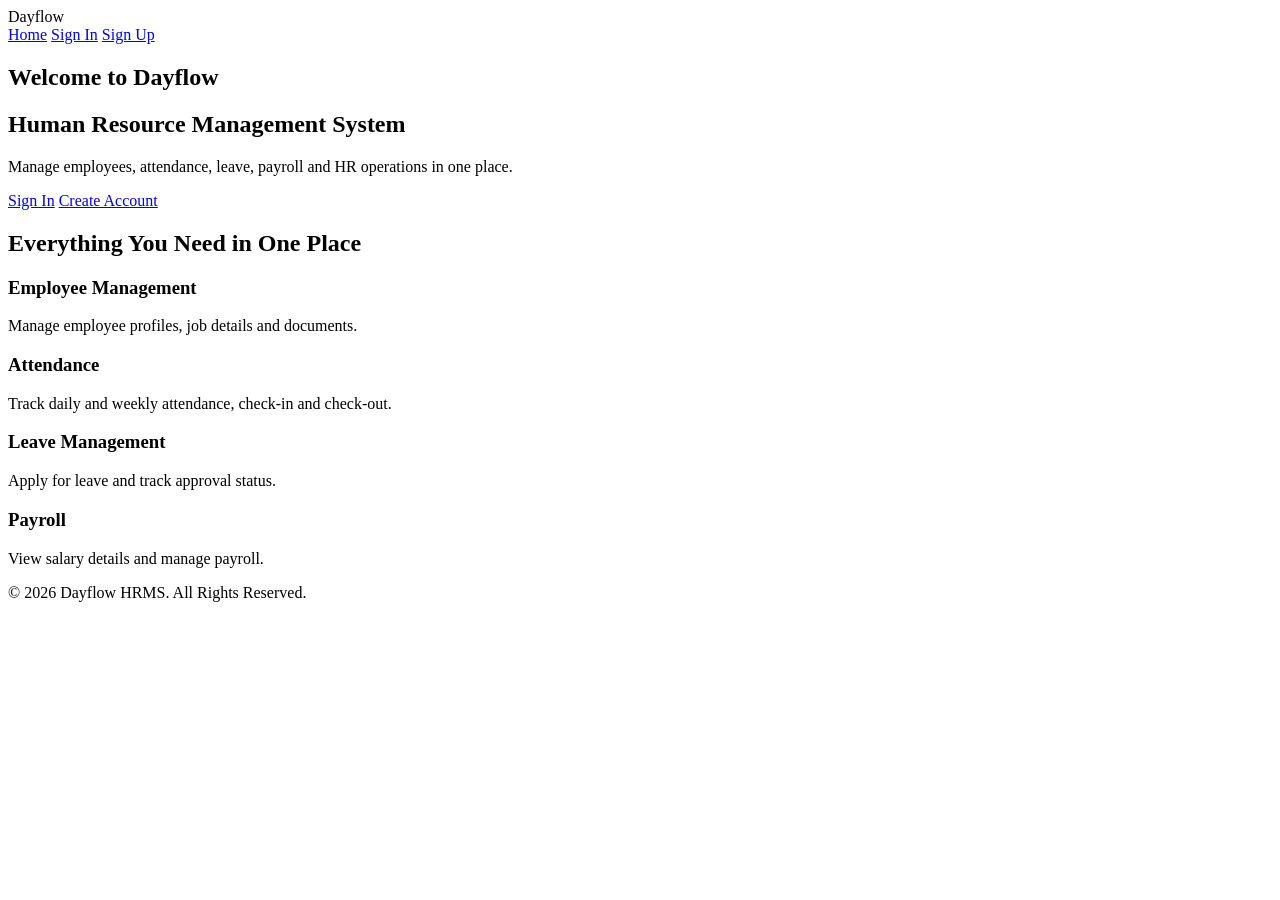
==== index.html @ f0b98262 "Add files via upload" ====
<!DOCTYPE html>
<html lang="en">
<head>
    <meta charset="UTF-8">
    <meta name="viewport" content="width=device-width, initial-scale=1.0">
    <title>Dayflow - HRMS</title>

    <link rel="stylesheet" href="css/style.css">
</head>

<body>

<header>

    <div class="logo">Dayflow</div>

    <nav>
        <a href="index.html">Home</a>
        <a href="signin.html">Sign In</a>
        <a href="signup.html">Sign Up</a>
    </nav>

</header>

<main>

    <section class="hero">

        <div class="hero-content">

            <h1>Welcome to Dayflow</h1>

            <h2>Human Resource Management System</h2>

            <p>
                Manage employees, attendance, leave,
                payroll and HR operations in one place.
            </p>

            <div class="hero-buttons">

                <a href="signin.html">Sign In</a>

                <a href="signup.html">Create Account</a>

            </div>

        </div>

    </section>


    <section class="features">

        <h2>Everything You Need in One Place</h2>

        <div class="feature-container">

            <div class="feature-card">
                <h3>Employee Management</h3>
                <p>
                    Manage employee profiles, job details
                    and documents.
                </p>
            </div>

            <div class="feature-card">
                <h3>Attendance</h3>
                <p>
                    Track daily and weekly attendance,
                    check-in and check-out.
                </p>
            </div>

            <div class="feature-card">
                <h3>Leave Management</h3>
                <p>
                    Apply for leave and track approval status.
                </p>
            </div>

            <div class="feature-card">
                <h3>Payroll</h3>
                <p>
                    View salary details and manage payroll.
                </p>
            </div>

        </div>

    </section>

</main>

<footer>
    <p>© 2026 Dayflow HRMS. All Rights Reserved.</p>
</footer>

<script src="js/script.js"></script>

</body>
</html>
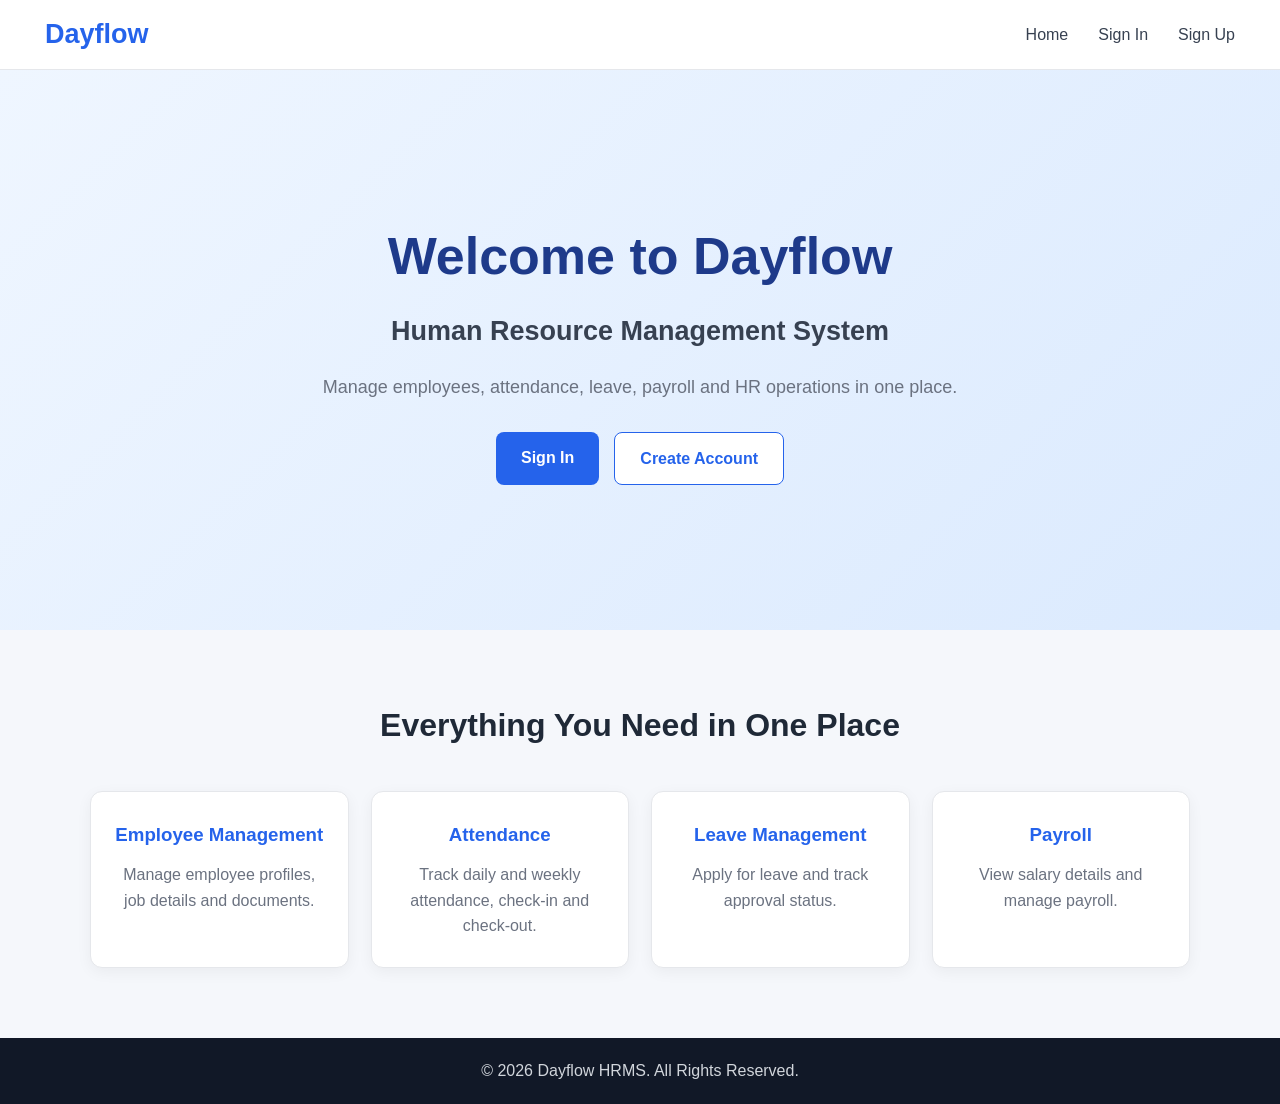
==== commit 8e7b165a: "Update index.html" ====
--- a/index.html
+++ b/index.html
@@ -5,7 +5,7 @@
     <meta name="viewport" content="width=device-width, initial-scale=1.0">
     <title>Dayflow - HRMS</title>
 
-    <link rel="stylesheet" href="css/style.css">
+    <link rel="stylesheet" href="style.css">
 </head>
 
 <body>
@@ -96,7 +96,6 @@
     <p>© 2026 Dayflow HRMS. All Rights Reserved.</p>
 </footer>
 
-<script src="js/script.js"></script>
-
+<script src="script.js"></script>
 </body>
-</html>+</html>
--- a/style.css
+++ b/style.css
@@ -0,0 +1,990 @@
+/* =====================================================
+   DAYFLOW HRMS - MAIN STYLESHEET
+   ===================================================== */
+
+* {
+    margin: 0;
+    padding: 0;
+    box-sizing: border-box;
+}
+
+body {
+    font-family: Arial, Helvetica, sans-serif;
+    background: #f5f7fb;
+    color: #1f2937;
+    line-height: 1.6;
+}
+
+a {
+    text-decoration: none;
+    color: inherit;
+}
+
+button,
+input,
+select,
+textarea {
+    font-family: inherit;
+}
+
+/* =====================================================
+   HEADER
+   ===================================================== */
+
+header {
+    height: 70px;
+    background: #ffffff;
+    display: flex;
+    align-items: center;
+    justify-content: space-between;
+    padding: 0 45px;
+    border-bottom: 1px solid #e5e7eb;
+    position: sticky;
+    top: 0;
+    z-index: 1000;
+}
+
+.logo {
+    font-size: 27px;
+    font-weight: 700;
+    color: #2563eb;
+}
+
+header nav {
+    display: flex;
+    align-items: center;
+    gap: 30px;
+}
+
+header nav a {
+    color: #374151;
+    font-weight: 500;
+    transition: 0.3s;
+}
+
+header nav a:hover {
+    color: #2563eb;
+}
+
+.header-user {
+    display: flex;
+    align-items: center;
+    gap: 20px;
+}
+
+.header-user span {
+    font-weight: 600;
+    color: #374151;
+}
+
+/* =====================================================
+   BUTTONS
+   ===================================================== */
+
+button {
+    border: none;
+    background: #2563eb;
+    color: white;
+    padding: 11px 20px;
+    border-radius: 7px;
+    cursor: pointer;
+    font-size: 14px;
+    font-weight: 600;
+    transition: 0.25s;
+}
+
+button:hover {
+    background: #1d4ed8;
+    transform: translateY(-1px);
+}
+
+#logoutButton {
+    background: #ef4444;
+}
+
+#logoutButton:hover {
+    background: #dc2626;
+}
+
+/* =====================================================
+   HOME PAGE
+   ===================================================== */
+
+.hero {
+    min-height: 560px;
+    display: flex;
+    justify-content: center;
+    align-items: center;
+    text-align: center;
+    background: linear-gradient(135deg, #eff6ff, #dbeafe);
+    padding: 60px 20px;
+}
+
+.hero-content {
+    max-width: 750px;
+}
+
+.hero h1 {
+    font-size: 52px;
+    color: #1e3a8a;
+    margin-bottom: 12px;
+}
+
+.hero h2 {
+    font-size: 27px;
+    color: #374151;
+    margin-bottom: 20px;
+}
+
+.hero p {
+    font-size: 18px;
+    color: #6b7280;
+    max-width: 650px;
+    margin: auto;
+}
+
+.hero-buttons {
+    margin-top: 30px;
+    display: flex;
+    justify-content: center;
+    gap: 15px;
+}
+
+.hero-buttons a {
+    padding: 13px 25px;
+    border-radius: 8px;
+    background: #2563eb;
+    color: white;
+    font-weight: 600;
+    transition: 0.25s;
+}
+
+.hero-buttons a:hover {
+    background: #1d4ed8;
+    transform: translateY(-2px);
+}
+
+.hero-buttons a:last-child {
+    background: white;
+    color: #2563eb;
+    border: 1px solid #2563eb;
+}
+
+.hero-buttons a:last-child:hover {
+    background: #eff6ff;
+}
+
+/* =====================================================
+   FEATURES
+   ===================================================== */
+
+.features {
+    padding: 70px 45px;
+    text-align: center;
+}
+
+.features > h2 {
+    font-size: 32px;
+    margin-bottom: 40px;
+}
+
+.feature-container {
+    max-width: 1100px;
+    margin: auto;
+    display: grid;
+    grid-template-columns: repeat(4, 1fr);
+    gap: 22px;
+}
+
+.feature-card {
+    background: white;
+    padding: 28px 22px;
+    border-radius: 12px;
+    border: 1px solid #e5e7eb;
+    box-shadow: 0 4px 15px rgba(0, 0, 0, 0.05);
+    transition: 0.25s;
+}
+
+.feature-card:hover {
+    transform: translateY(-5px);
+    box-shadow: 0 8px 25px rgba(0, 0, 0, 0.08);
+}
+
+.feature-card h3 {
+    color: #2563eb;
+    margin-bottom: 12px;
+}
+
+.feature-card p {
+    color: #6b7280;
+}
+
+/* =====================================================
+   FOOTER
+   ===================================================== */
+
+footer {
+    background: #111827;
+    color: #d1d5db;
+    text-align: center;
+    padding: 20px;
+}
+
+/* =====================================================
+   LOGIN / SIGNUP
+   ===================================================== */
+
+.login-container,
+.signup-container {
+    min-height: 100vh;
+    display: flex;
+    justify-content: center;
+    align-items: center;
+    padding: 30px;
+    background: linear-gradient(135deg, #eff6ff, #e0e7ff);
+}
+
+.login-box,
+.signup-box {
+    width: 420px;
+    background: white;
+    padding: 38px;
+    border-radius: 15px;
+    box-shadow: 0 10px 35px rgba(0, 0, 0, 0.1);
+}
+
+.login-box .logo,
+.signup-box .logo {
+    text-align: center;
+    margin-bottom: 20px;
+}
+
+.login-box h2,
+.signup-box h2 {
+    text-align: center;
+    font-size: 27px;
+    margin-bottom: 7px;
+}
+
+.login-box > p,
+.signup-box > p {
+    text-align: center;
+    color: #6b7280;
+    margin-bottom: 20px;
+}
+
+form label {
+    display: block;
+    margin-top: 16px;
+    margin-bottom: 7px;
+    font-weight: 600;
+    color: #374151;
+}
+
+input,
+select,
+textarea {
+    width: 100%;
+    padding: 11px 13px;
+    border: 1px solid #d1d5db;
+    border-radius: 7px;
+    outline: none;
+    background: white;
+    font-size: 14px;
+}
+
+input:focus,
+select:focus,
+textarea:focus {
+    border-color: #2563eb;
+    box-shadow: 0 0 0 2px rgba(37, 99, 235, 0.1);
+}
+
+.login-box button,
+.signup-box button {
+    width: 100%;
+    margin-top: 22px;
+}
+
+.login-box a,
+.signup-box a {
+    color: #2563eb;
+    font-weight: 600;
+}
+
+#loginMessage,
+#signupMessage {
+    text-align: center;
+    margin-top: 12px;
+    font-weight: 600;
+}
+
+.verification {
+    display: flex;
+    align-items: center;
+    gap: 8px;
+    margin-top: 18px;
+}
+
+.verification input {
+    width: auto;
+}
+
+.verification label {
+    margin: 0;
+    font-weight: normal;
+}
+
+/* =====================================================
+   DASHBOARD LAYOUT
+   ===================================================== */
+
+.dashboard-layout,
+.admin-layout {
+    display: flex;
+    min-height: calc(100vh - 70px);
+}
+
+.sidebar {
+    width: 240px;
+    background: #111827;
+    color: white;
+    flex-shrink: 0;
+}
+
+.sidebar nav {
+    padding: 25px 15px;
+}
+
+.sidebar nav a {
+    display: block;
+    padding: 13px 17px;
+    margin-bottom: 6px;
+    border-radius: 7px;
+    color: #d1d5db;
+    transition: 0.25s;
+}
+
+.sidebar nav a:hover {
+    background: #2563eb;
+    color: white;
+}
+
+.main-content,
+.admin-content {
+    flex: 1;
+    padding: 40px;
+}
+
+.main-content h1,
+.admin-content h1 {
+    font-size: 32px;
+    margin-bottom: 8px;
+}
+
+.main-content > p,
+.admin-content > p {
+    color: #6b7280;
+    margin-bottom: 30px;
+}
+
+/* =====================================================
+   EMPLOYEE DASHBOARD
+   ===================================================== */
+
+.quick-access {
+    display: grid;
+    grid-template-columns: repeat(4, 1fr);
+    gap: 20px;
+}
+
+.dashboard-card {
+    background: white;
+    padding: 25px;
+    border-radius: 12px;
+    border: 1px solid #e5e7eb;
+    box-shadow: 0 4px 12px rgba(0, 0, 0, 0.04);
+}
+
+.dashboard-card h2 {
+    color: #2563eb;
+    margin-bottom: 10px;
+}
+
+.dashboard-card p {
+    color: #6b7280;
+    margin-bottom: 18px;
+}
+
+.dashboard-card a {
+    color: #2563eb;
+    font-weight: 600;
+}
+
+.recent-activity {
+    background: white;
+    padding: 25px;
+    margin-top: 30px;
+    border-radius: 12px;
+    border: 1px solid #e5e7eb;
+}
+
+.recent-activity h2 {
+    margin-bottom: 15px;
+}
+
+.activity-item {
+    padding: 14px;
+    background: #f9fafb;
+    border-left: 4px solid #2563eb;
+    margin-bottom: 10px;
+    border-radius: 5px;
+}
+
+/* =====================================================
+   PROFILE
+   ===================================================== */
+
+.profile-page,
+.attendance-page,
+.leave-page,
+.payroll-page,
+.employees-page,
+.approval-page,
+.admin-attendance-page,
+.admin-payroll-page,
+.reports-page {
+    max-width: 1200px;
+    margin: auto;
+    padding: 40px;
+}
+
+.profile-page h1,
+.attendance-page h1,
+.leave-page h1,
+.payroll-page h1,
+.employees-page h1,
+.approval-page h1,
+.admin-attendance-page h1,
+.admin-payroll-page h1,
+.reports-page h1 {
+    font-size: 32px;
+    margin-bottom: 25px;
+}
+
+.profile-card {
+    background: white;
+    padding: 35px;
+    border-radius: 12px;
+    border: 1px solid #e5e7eb;
+    box-shadow: 0 4px 15px rgba(0, 0, 0, 0.04);
+}
+
+.profile-picture {
+    text-align: center;
+    margin-bottom: 30px;
+}
+
+.avatar {
+    width: 90px;
+    height: 90px;
+    background: #dbeafe;
+    color: #2563eb;
+    border-radius: 50%;
+    display: flex;
+    justify-content: center;
+    align-items: center;
+    font-size: 40px;
+    margin: 0 auto 12px;
+}
+
+.profile-picture label {
+    display: block;
+    font-weight: 600;
+    margin-bottom: 8px;
+}
+
+.profile-picture input {
+    max-width: 300px;
+}
+
+.profile-card h2 {
+    margin-top: 30px;
+    margin-bottom: 15px;
+    color: #1e3a8a;
+}
+
+.profile-card button {
+    margin-top: 25px;
+}
+
+/* =====================================================
+   ATTENDANCE
+   ===================================================== */
+
+.attendance-actions {
+    display: flex;
+    gap: 15px;
+    margin-bottom: 25px;
+}
+
+#checkInButton {
+    background: #16a34a;
+}
+
+#checkInButton:hover {
+    background: #15803d;
+}
+
+#checkOutButton {
+    background: #ef4444;
+}
+
+#checkOutButton:hover {
+    background: #dc2626;
+}
+
+.attendance-filter {
+    background: white;
+    padding: 20px;
+    border-radius: 10px;
+    margin-bottom: 25px;
+}
+
+.attendance-filter select {
+    max-width: 200px;
+    margin-left: 10px;
+}
+
+.attendance-summary,
+.admin-summary,
+.report-summary {
+    display: grid;
+    grid-template-columns: repeat(4, 1fr);
+    gap: 20px;
+    margin-bottom: 30px;
+}
+
+.summary-card,
+.admin-card,
+.report-card {
+    background: white;
+    padding: 25px;
+    border-radius: 12px;
+    border: 1px solid #e5e7eb;
+}
+
+.summary-card h3,
+.admin-card h3,
+.report-card h3 {
+    color: #6b7280;
+    font-size: 15px;
+}
+
+.summary-card p,
+.admin-card p,
+.report-card p {
+    font-size: 30px;
+    font-weight: 700;
+    color: #2563eb;
+    margin-top: 8px;
+}
+
+/* =====================================================
+   TABLES
+   ===================================================== */
+
+.attendance-table,
+.leave-requests,
+.employee-table,
+.approval-table,
+.payroll-table,
+.attendance-report,
+.recent-leaves {
+    background: white;
+    padding: 25px;
+    border-radius: 12px;
+    border: 1px solid #e5e7eb;
+    overflow-x: auto;
+}
+
+.attendance-table h2,
+.leave-requests h2,
+.recent-leaves h2 {
+    margin-bottom: 20px;
+}
+
+table {
+    width: 100%;
+    border-collapse: collapse;
+    min-width: 650px;
+}
+
+th {
+    background: #f3f4f6;
+    color: #374151;
+    font-weight: 700;
+    padding: 14px;
+    text-align: left;
+}
+
+td {
+    padding: 14px;
+    border-bottom: 1px solid #e5e7eb;
+}
+
+tbody tr:hover {
+    background: #f9fafb;
+}
+
+/* =====================================================
+   STATUS
+   ===================================================== */
+
+.status,
+.pending,
+.approved,
+.rejected {
+    display: inline-block;
+    padding: 5px 11px;
+    border-radius: 20px;
+    font-size: 12px;
+    font-weight: 700;
+}
+
+.present,
+.approved {
+    background: #dcfce7;
+    color: #166534;
+}
+
+.absent,
+.rejected {
+    background: #fee2e2;
+    color: #991b1b;
+}
+
+.leave,
+.pending {
+    background: #fef3c7;
+    color: #92400e;
+}
+
+.half-day {
+    background: #dbeafe;
+    color: #1e40af;
+}
+
+/* =====================================================
+   LEAVE
+   ===================================================== */
+
+.leave-form {
+    background: white;
+    padding: 30px;
+    border-radius: 12px;
+    border: 1px solid #e5e7eb;
+    margin-bottom: 30px;
+}
+
+.leave-form h2 {
+    margin-bottom: 15px;
+}
+
+.leave-form textarea {
+    min-height: 110px;
+    resize: vertical;
+}
+
+.leave-form button {
+    margin-top: 22px;
+}
+
+/* =====================================================
+   PAYROLL
+   ===================================================== */
+
+.payroll-page > p {
+    color: #6b7280;
+    margin-bottom: 25px;
+}
+
+.salary-card {
+    max-width: 700px;
+    background: white;
+    padding: 30px;
+    border-radius: 12px;
+    border: 1px solid #e5e7eb;
+}
+
+.salary-card h2 {
+    margin-bottom: 20px;
+}
+
+.salary-row {
+    display: flex;
+    justify-content: space-between;
+    padding: 15px 0;
+    border-bottom: 1px solid #e5e7eb;
+}
+
+.salary-row span {
+    color: #6b7280;
+}
+
+.salary-row.total {
+    font-size: 19px;
+    border-bottom: none;
+    color: #2563eb;
+}
+
+.salary-card button {
+    margin-top: 20px;
+}
+
+/* =====================================================
+   EMPLOYEES
+   ===================================================== */
+
+.employee-controls {
+    display: flex;
+    justify-content: space-between;
+    gap: 20px;
+    margin-bottom: 25px;
+}
+
+#employeeSearch {
+    max-width: 350px;
+}
+
+.viewEmployee {
+    background: #2563eb;
+}
+
+/* =====================================================
+   LEAVE APPROVAL
+   ===================================================== */
+
+.approve {
+    background: #16a34a;
+    margin-right: 5px;
+}
+
+.approve:hover {
+    background: #15803d;
+}
+
+.reject {
+    background: #ef4444;
+}
+
+.reject:hover {
+    background: #dc2626;
+}
+
+.comment-box {
+    background: white;
+    padding: 25px;
+    border-radius: 12px;
+    border: 1px solid #e5e7eb;
+    margin-top: 25px;
+}
+
+.comment-box h2 {
+    margin-bottom: 12px;
+}
+
+.comment-box textarea {
+    min-height: 100px;
+}
+
+/* =====================================================
+   ADMIN ATTENDANCE
+   ===================================================== */
+
+.filters {
+    background: white;
+    padding: 20px;
+    border-radius: 10px;
+    display: flex;
+    gap: 15px;
+    margin-bottom: 25px;
+}
+
+.filters input,
+.filters select {
+    max-width: 250px;
+}
+
+/* =====================================================
+   ADMIN PAYROLL
+   ===================================================== */
+
+.payroll-table input {
+    width: 140px;
+}
+
+.updateSalary {
+    background: #16a34a;
+}
+
+.updateSalary:hover {
+    background: #15803d;
+}
+
+/* =====================================================
+   REPORTS
+   ===================================================== */
+
+.attendance-report {
+    margin-bottom: 25px;
+}
+
+.attendance-report h2 {
+    margin-bottom: 20px;
+}
+
+.report-actions {
+    display: flex;
+    gap: 15px;
+    flex-wrap: wrap;
+}
+
+#salaryReport {
+    background: #16a34a;
+}
+
+#attendanceReport {
+    background: #7c3aed;
+}
+
+/* =====================================================
+   PRINT
+   ===================================================== */
+
+@media print {
+
+    header,
+    .sidebar,
+    .report-actions,
+    button {
+        display: none !important;
+    }
+
+    .main-content,
+    .admin-content,
+    .profile-page,
+    .attendance-page,
+    .leave-page,
+    .payroll-page,
+    .employees-page,
+    .approval-page,
+    .admin-attendance-page,
+    .admin-payroll-page,
+    .reports-page {
+        margin: 0;
+        padding: 10px;
+        max-width: 100%;
+    }
+
+    body {
+        background: white;
+    }
+}
+
+/* =====================================================
+   RESPONSIVE
+   ===================================================== */
+
+@media (max-width: 1000px) {
+
+    .feature-container,
+    .quick-access,
+    .attendance-summary,
+    .admin-summary,
+    .report-summary {
+        grid-template-columns: repeat(2, 1fr);
+    }
+
+    .sidebar {
+        width: 200px;
+    }
+
+    .main-content,
+    .admin-content {
+        padding: 25px;
+    }
+}
+
+@media (max-width: 700px) {
+
+    header {
+        padding: 0 18px;
+    }
+
+    header nav {
+        gap: 12px;
+    }
+
+    .hero h1 {
+        font-size: 38px;
+    }
+
+    .hero h2 {
+        font-size: 21px;
+    }
+
+    .feature-container,
+    .quick-access,
+    .attendance-summary,
+    .admin-summary,
+    .report-summary {
+        grid-template-columns: 1fr;
+    }
+
+    .dashboard-layout,
+    .admin-layout {
+        display: block;
+    }
+
+    .sidebar {
+        width: 100%;
+    }
+
+    .main-content,
+    .admin-content {
+        padding: 20px;
+    }
+
+    .profile-page,
+    .attendance-page,
+    .leave-page,
+    .payroll-page,
+    .employees-page,
+    .approval-page,
+    .admin-attendance-page,
+    .admin-payroll-page,
+    .reports-page {
+        padding: 20px;
+    }
+
+    .login-box,
+    .signup-box {
+        width: 100%;
+        padding: 25px;
+    }
+
+    .hero-buttons {
+        flex-direction: column;
+    }
+
+    .employee-controls,
+    .filters {
+        flex-direction: column;
+    }
+
+    .filters input,
+    .filters select {
+        max-width: 100%;
+    }
+}
